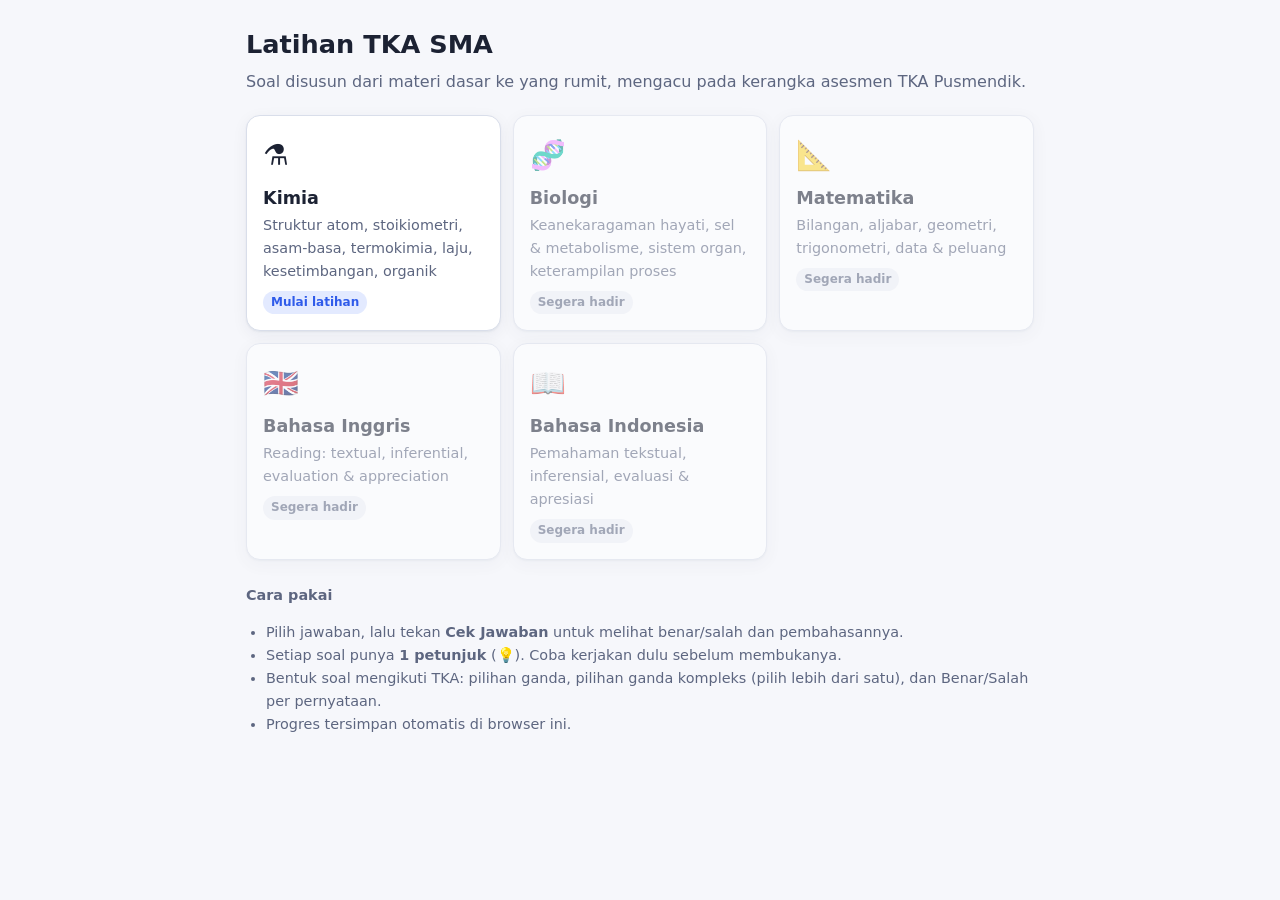
==== index.html @ ad8ec2a3 "Tambah web latihan TKA SMA + bank soal Kimia (34 soal)" ====
<!doctype html>
<html lang="id">
<head>
  <meta charset="utf-8">
  <meta name="viewport" content="width=device-width, initial-scale=1">
  <title>Latihan TKA SMA</title>
  <meta name="description" content="Latihan soal TKA SMA dengan petunjuk dan pembahasan.">
  <link rel="stylesheet" href="css/style.css">
</head>
<body>
  <main class="wrap">
    <section class="hero">
      <h1>Latihan TKA SMA</h1>
      <p>Soal disusun dari materi dasar ke yang rumit, mengacu pada kerangka asesmen TKA Pusmendik.</p>
    </section>

    <div class="grid-mapel" id="grid"></div>

    <section class="info">
      <strong>Cara pakai</strong>
      <ul>
        <li>Pilih jawaban, lalu tekan <b>Cek Jawaban</b> untuk melihat benar/salah dan pembahasannya.</li>
        <li>Setiap soal punya <b>1 petunjuk</b> (💡). Coba kerjakan dulu sebelum membukanya.</li>
        <li>Bentuk soal mengikuti TKA: pilihan ganda, pilihan ganda kompleks (pilih lebih dari satu), dan Benar/Salah per pernyataan.</li>
        <li>Progres tersimpan otomatis di browser ini.</li>
      </ul>
    </section>
  </main>

  <script src="js/mapel.js"></script>
  <script>
    (function () {
      var grid = document.getElementById("grid");
      window.DAFTAR_MAPEL.forEach(function (m) {
        var prog = "";
        try {
          var s = JSON.parse(localStorage.getItem("tka-" + m.id) || "null");
          if (s && s.jawab) {
            var n = 0, b = 0;
            Object.keys(s.jawab).forEach(function (k) {
              if (s.jawab[k].cek) { n++; if (s.jawab[k].benar) b++; }
            });
            if (n) prog = " · " + b + "/" + n + " benar";
          }
        } catch (e) {}
        var a = document.createElement("a");
        a.className = "mapel-card" + (m.siap ? "" : " off");
        a.href = m.siap ? "quiz.html?mapel=" + m.id : "#";
        a.innerHTML =
          '<div class="ico">' + m.ico + '</div>' +
          '<h2>' + m.nama + '</h2>' +
          '<p>' + m.ket + '</p>' +
          '<span class="tag' + (m.siap ? ' on' : '') + '">' + (m.siap ? "Mulai latihan" + prog : "Segera hadir") + '</span>';
        grid.appendChild(a);
      });
    })();
  </script>
</body>
</html>
---- css/style.css ----
:root {
  --bg: #f6f7fb;
  --surface: #ffffff;
  --surface-2: #eef1f7;
  --text: #1c2233;
  --muted: #5d6680;
  --border: #d9deea;
  --primary: #2f5bea;
  --primary-soft: #e3eaff;
  --ok: #138a4b;
  --ok-soft: #e1f5ea;
  --bad: #c62f3a;
  --bad-soft: #fde7e9;
  --hint: #9a6400;
  --hint-soft: #fff4dc;
  --radius: 14px;
  --shadow: 0 1px 2px rgba(20, 30, 60, .06), 0 4px 16px rgba(20, 30, 60, .06);
}
@media (prefers-color-scheme: dark) {
  :root:not([data-theme="light"]) {
    --bg: #11141c;
    --surface: #1a1f2b;
    --surface-2: #232a39;
    --text: #e8ebf3;
    --muted: #9aa3ba;
    --border: #2f3748;
    --primary: #7c9cff;
    --primary-soft: #26305a;
    --ok: #4cd18a;
    --ok-soft: #173a29;
    --bad: #ff7b84;
    --bad-soft: #43202a;
    --hint: #ffc35c;
    --hint-soft: #3d311a;
    --shadow: none;
  }
}

* { box-sizing: border-box; }
html { -webkit-text-size-adjust: 100%; }
body {
  margin: 0;
  background: var(--bg);
  color: var(--text);
  font-family: system-ui, -apple-system, "Segoe UI", Roboto, "Helvetica Neue", Arial, sans-serif;
  font-size: 16px;
  line-height: 1.6;
}
a { color: var(--primary); }
.wrap { max-width: 820px; margin: 0 auto; padding: 16px; }
button { font: inherit; color: inherit; cursor: pointer; }

/* Header */
.top {
  display: flex; align-items: center; justify-content: space-between; gap: 12px;
  margin-bottom: 12px; flex-wrap: wrap;
}
.top h1 { font-size: 1.25rem; margin: 0; }
.back { text-decoration: none; font-weight: 600; }
.stat { color: var(--muted); font-size: .9rem; }

/* Beranda */
.hero { margin: 8px 0 20px; }
.hero h1 { font-size: 1.6rem; margin: 0 0 4px; }
.hero p { margin: 0; color: var(--muted); }
.grid-mapel { display: grid; grid-template-columns: repeat(auto-fill, minmax(220px, 1fr)); gap: 12px; }
.mapel-card {
  display: block; text-decoration: none; color: inherit;
  background: var(--surface); border: 1px solid var(--border); border-radius: var(--radius);
  padding: 16px; box-shadow: var(--shadow);
}
.mapel-card:hover { border-color: var(--primary); }
.mapel-card .ico { font-size: 1.8rem; }
.mapel-card h2 { font-size: 1.1rem; margin: 6px 0 2px; }
.mapel-card p { margin: 0; color: var(--muted); font-size: .9rem; }
.mapel-card.off { opacity: .55; pointer-events: none; }
.tag {
  display: inline-block; font-size: .75rem; font-weight: 600; padding: 2px 8px; border-radius: 99px;
  background: var(--surface-2); color: var(--muted); margin-top: 8px;
}
.tag.on { background: var(--primary-soft); color: var(--primary); }
.info { margin-top: 24px; color: var(--muted); font-size: .9rem; }
.info ul { padding-left: 20px; }

/* Navigasi nomor */
.nav-nomor { display: flex; flex-wrap: wrap; gap: 6px; margin-bottom: 14px; }
.nav-nomor button {
  width: 38px; height: 38px; border-radius: 10px; border: 1px solid var(--border);
  background: var(--surface); font-size: .85rem; font-weight: 600;
}
.nav-nomor button.cur { outline: 2px solid var(--primary); outline-offset: 1px; }
.nav-nomor button.ok { background: var(--ok-soft); border-color: var(--ok); color: var(--ok); }
.nav-nomor button.bad { background: var(--bad-soft); border-color: var(--bad); color: var(--bad); }

/* Kartu soal */
.card {
  background: var(--surface); border: 1px solid var(--border); border-radius: var(--radius);
  padding: 18px; box-shadow: var(--shadow);
}
.meta { display: flex; flex-wrap: wrap; gap: 6px; margin-bottom: 10px; }
.chip { font-size: .75rem; font-weight: 600; padding: 3px 10px; border-radius: 99px; background: var(--surface-2); color: var(--muted); }
.chip.lv1 { background: var(--ok-soft); color: var(--ok); }
.chip.lv2 { background: var(--primary-soft); color: var(--primary); }
.chip.lv3 { background: var(--bad-soft); color: var(--bad); }
.tipe { font-size: .85rem; color: var(--muted); font-style: italic; margin-bottom: 8px; }
.stimulus {
  background: var(--surface-2); border-radius: 10px; padding: 12px 14px; margin-bottom: 12px;
  font-size: .95rem; overflow-x: auto;
}
.stimulus p:first-child { margin-top: 0; }
.stimulus p:last-child { margin-bottom: 0; }
.soal { margin-bottom: 14px; }
table { border-collapse: collapse; margin: 8px 0; font-size: .92rem; }
th, td { border: 1px solid var(--border); padding: 6px 10px; text-align: center; }
th { background: var(--surface-2); }

/* Opsi */
.opsi { display: flex; flex-direction: column; gap: 8px; }
.opsi button {
  display: flex; gap: 10px; align-items: flex-start; text-align: left; width: 100%;
  border: 1.5px solid var(--border); background: var(--surface); border-radius: 12px; padding: 10px 12px;
}
.opsi button .h {
  flex: 0 0 28px; height: 28px; border-radius: 8px; display: grid; place-items: center;
  background: var(--surface-2); font-weight: 700; font-size: .85rem;
}
.opsi.multi button .h { border-radius: 6px; }
.opsi button.sel { border-color: var(--primary); background: var(--primary-soft); }
.opsi button.sel .h { background: var(--primary); color: #fff; }
.opsi button.ok { border-color: var(--ok); background: var(--ok-soft); }
.opsi button.ok .h { background: var(--ok); color: #fff; }
.opsi button.bad { border-color: var(--bad); background: var(--bad-soft); }
.opsi button.bad .h { background: var(--bad); color: #fff; }
.opsi button:disabled { cursor: default; color: inherit; }
.opsi .note { margin-left: auto; font-size: .75rem; font-weight: 700; white-space: nowrap; }

/* Kategori */
.kat { width: 100%; }
.kat td:first-child { text-align: left; }
.kat td.pilih { white-space: nowrap; width: 1%; }
.kat button {
  border: 1.5px solid var(--border); background: var(--surface); border-radius: 8px;
  padding: 4px 10px; margin: 2px; font-size: .85rem; font-weight: 600;
}
.kat button.sel { border-color: var(--primary); background: var(--primary); color: #fff; }
.kat tr.ok td { background: var(--ok-soft); }
.kat tr.bad td { background: var(--bad-soft); }
.kat button:disabled { cursor: default; }
.kat .kunci { display: block; font-size: .75rem; font-weight: 700; }

/* Aksi */
.aksi { display: flex; flex-wrap: wrap; gap: 8px; margin-top: 16px; }
.btn {
  border: 1.5px solid var(--border); background: var(--surface); border-radius: 10px;
  padding: 9px 16px; font-weight: 600;
}
.btn.primary { background: var(--primary); border-color: var(--primary); color: #fff; }
.btn.hint { border-color: var(--hint); color: var(--hint); }
.btn:disabled { opacity: .45; cursor: not-allowed; }
.spacer { flex: 1; }

.hint-box {
  margin-top: 12px; padding: 10px 14px; border-radius: 10px;
  background: var(--hint-soft); color: var(--text); border-left: 4px solid var(--hint);
}
.feedback { margin-top: 14px; padding: 12px 14px; border-radius: 10px; }
.feedback.ok { background: var(--ok-soft); border-left: 4px solid var(--ok); }
.feedback.bad { background: var(--bad-soft); border-left: 4px solid var(--bad); }
.feedback .judul { font-weight: 800; font-size: 1.05rem; }
.pembahasan { margin-top: 10px; padding-top: 10px; border-top: 1px dashed var(--border); }
.pembahasan p { margin: 6px 0; }

/* Ringkasan */
.bar { height: 10px; background: var(--surface-2); border-radius: 99px; overflow: hidden; min-width: 80px; }
.bar span { display: block; height: 100%; background: var(--primary); }
.ring-table { width: 100%; }
.ring-table td:first-child { text-align: left; }
.skor-besar { font-size: 2.4rem; font-weight: 800; margin: 0; }
.daftar-salah { display: flex; flex-wrap: wrap; gap: 6px; }

@media (max-width: 520px) {
  .wrap { padding: 12px 16px; }
  .card { padding: 14px; }
  .nav-nomor button { width: 34px; height: 34px; }
  .kat td { padding: 6px; }
}
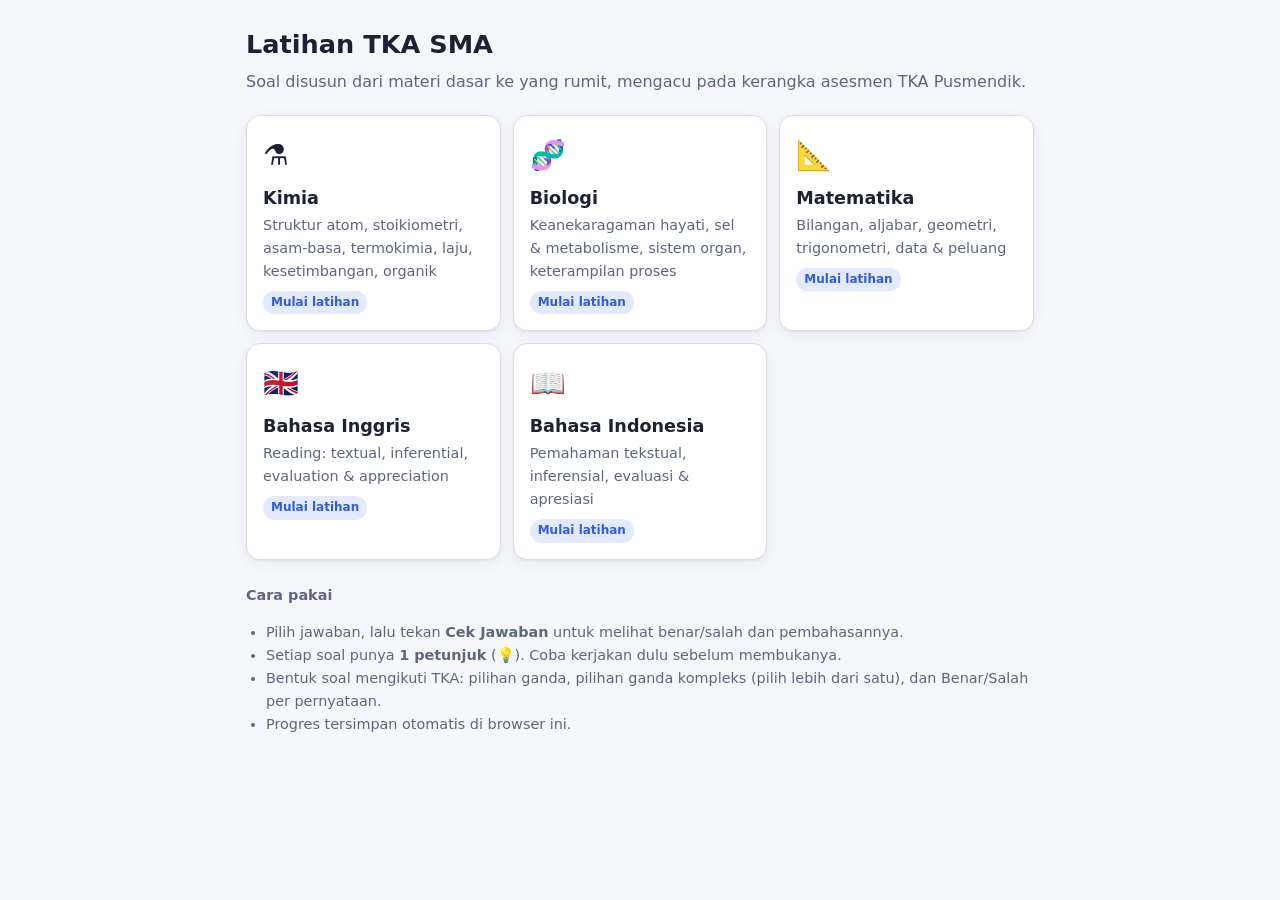
==== commit 56c5514d: "Fix cache HP (auto ambil versi terbaru) + rapikan pembahasan Biologi 17" ====
--- a/index.html
+++ b/index.html
@@ -5,7 +5,8 @@
   <meta name="viewport" content="width=device-width, initial-scale=1">
   <title>Latihan TKA SMA</title>
   <meta name="description" content="Latihan soal TKA SMA dengan petunjuk dan pembahasan.">
-  <link rel="stylesheet" href="css/style.css">
+  <!-- Tambah penanda waktu agar HP selalu memuat versi terbaru (tanpa hard refresh) -->
+  <script>document.write('<link rel="stylesheet" href="css/style.css?v=' + Date.now() + '">');</script>
 </head>
 <body>
   <main class="wrap">
@@ -27,9 +28,16 @@
     </section>
   </main>
 
-  <script src="js/mapel.js"></script>
   <script>
+    // Muat daftar mapel dengan penanda waktu agar mapel baru langsung muncul tanpa hard refresh.
     (function () {
+      var s = document.createElement("script");
+      s.src = "js/mapel.js?v=" + Date.now();
+      s.onload = tampilkan;
+      document.body.appendChild(s);
+    })();
+
+    function tampilkan() {
       var grid = document.getElementById("grid");
       window.DAFTAR_MAPEL.forEach(function (m) {
         var prog = "";
@@ -53,7 +61,7 @@
           '<span class="tag' + (m.siap ? ' on' : '') + '">' + (m.siap ? "Mulai latihan" + prog : "Segera hadir") + '</span>';
         grid.appendChild(a);
       });
-    })();
+    }
   </script>
 </body>
 </html>
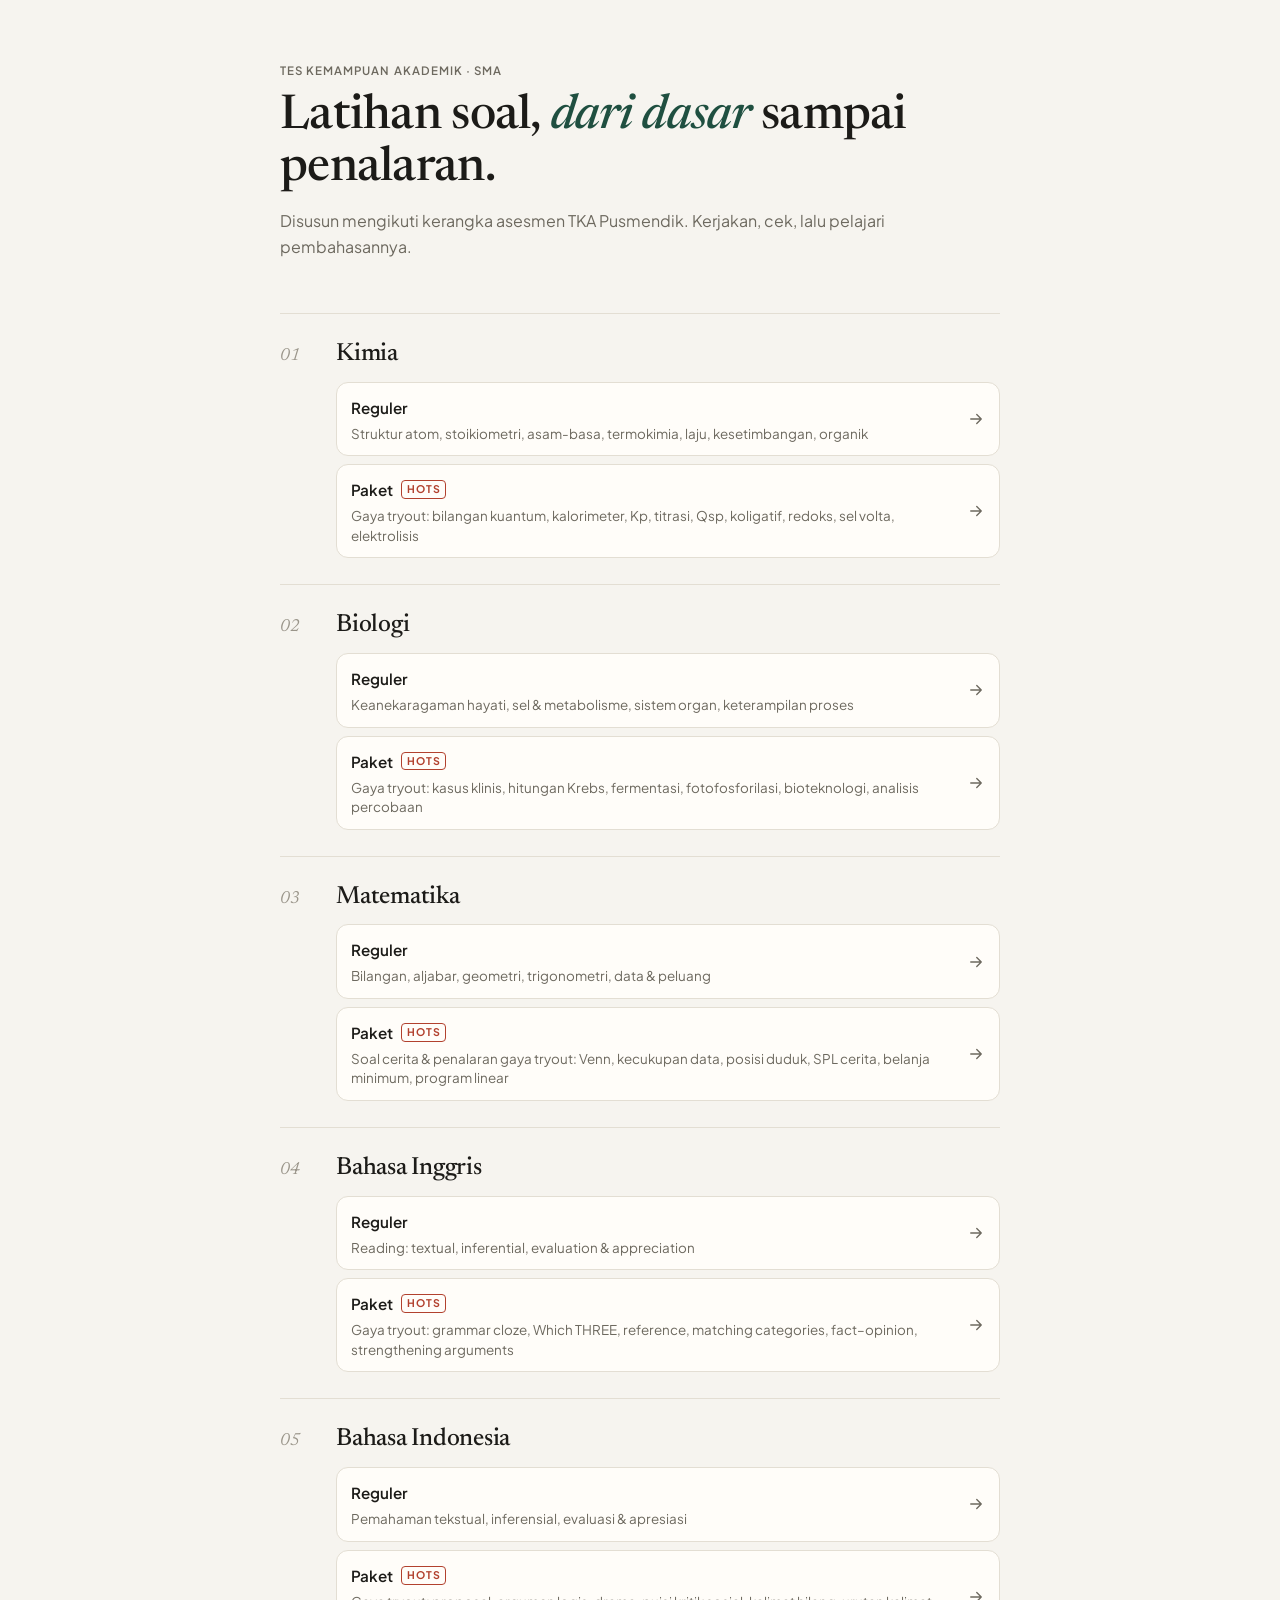
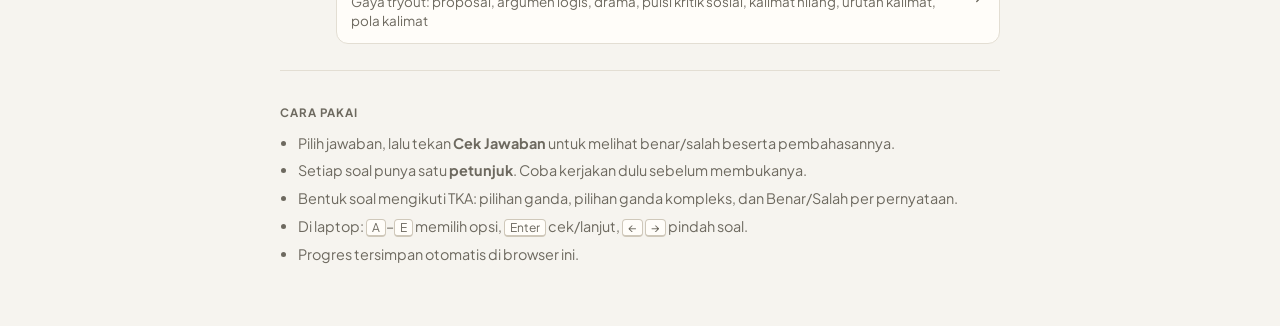
==== commit f3875a80: "Desain ulang tampilan" ====
--- a/index.html
+++ b/index.html
@@ -2,27 +2,34 @@
 <html lang="id">
 <head>
   <meta charset="utf-8">
-  <meta name="viewport" content="width=device-width, initial-scale=1">
+  <meta name="viewport" content="width=device-width, initial-scale=1, viewport-fit=cover">
   <title>Latihan TKA SMA</title>
   <meta name="description" content="Latihan soal TKA SMA dengan petunjuk dan pembahasan.">
+  <link rel="preconnect" href="https://fonts.googleapis.com">
+  <link rel="preconnect" href="https://fonts.gstatic.com" crossorigin>
+  <link rel="stylesheet" href="https://fonts.googleapis.com/css2?family=Newsreader:ital,opsz,wght@0,6..72,400..600;1,6..72,400..600&family=Plus+Jakarta+Sans:wght@400;500;600;700&display=swap">
   <!-- Tambah penanda waktu agar HP selalu memuat versi terbaru (tanpa hard refresh) -->
   <script>document.write('<link rel="stylesheet" href="css/style.css?v=' + Date.now() + '">');</script>
 </head>
 <body>
   <main class="wrap">
     <section class="hero">
-      <h1>Latihan TKA SMA</h1>
-      <p>Soal disusun dari materi dasar ke yang rumit, mengacu pada kerangka asesmen TKA Pusmendik.</p>
+      <span class="eyebrow">Tes Kemampuan Akademik · SMA</span>
+      <h1>Latihan soal, <em>dari dasar</em> sampai penalaran.</h1>
+      <p>Disusun mengikuti kerangka asesmen TKA Pusmendik. Kerjakan, cek, lalu pelajari pembahasannya.</p>
+      <div class="ringkas-total" id="total"></div>
+      <div id="lanjut"></div>
     </section>
 
-    <div class="grid-mapel" id="grid"></div>
+    <ol class="daftar-mapel" id="grid"></ol>
 
     <section class="info">
-      <strong>Cara pakai</strong>
+      <h3>Cara pakai</h3>
       <ul>
-        <li>Pilih jawaban, lalu tekan <b>Cek Jawaban</b> untuk melihat benar/salah dan pembahasannya.</li>
-        <li>Setiap soal punya <b>1 petunjuk</b> (💡). Coba kerjakan dulu sebelum membukanya.</li>
-        <li>Bentuk soal mengikuti TKA: pilihan ganda, pilihan ganda kompleks (pilih lebih dari satu), dan Benar/Salah per pernyataan.</li>
+        <li>Pilih jawaban, lalu tekan <b>Cek Jawaban</b> untuk melihat benar/salah beserta pembahasannya.</li>
+        <li>Setiap soal punya satu <b>petunjuk</b>. Coba kerjakan dulu sebelum membukanya.</li>
+        <li>Bentuk soal mengikuti TKA: pilihan ganda, pilihan ganda kompleks, dan Benar/Salah per pernyataan.</li>
+        <li>Di laptop: <kbd>A</kbd>–<kbd>E</kbd> memilih opsi, <kbd>Enter</kbd> cek/lanjut, <kbd>←</kbd> <kbd>→</kbd> pindah soal.</li>
         <li>Progres tersimpan otomatis di browser ini.</li>
       </ul>
     </section>
@@ -37,30 +44,73 @@
       document.body.appendChild(s);
     })();
 
+    var PANAH = '<svg class="ic" viewBox="0 0 24 24" fill="none" stroke="currentColor" stroke-width="1.8" stroke-linecap="round" stroke-linejoin="round"><path d="M5 12h14M13 6l6 6-6 6"/></svg>';
+
+    function bacaProgres(id) {
+      var r = { n: 0, b: 0, total: 0, idx: null };
+      try {
+        var s = JSON.parse(localStorage.getItem("tka-" + id) || "null");
+        if (s && s.jawab) {
+          Object.keys(s.jawab).forEach(function (k) {
+            if (s.jawab[k].cek) { r.n++; if (s.jawab[k].benar) r.b++; }
+          });
+          r.total = s.total || 0;
+          r.idx = s.idx;
+        }
+      } catch (e) {}
+      return r;
+    }
+
     function tampilkan() {
+      // Kelompokkan paket reguler & HOTS di bawah satu mapel.
+      var grup = {}, urut = [], semuaN = 0, semuaB = 0;
+      window.DAFTAR_MAPEL.forEach(function (m) {
+        var dasar = m.id.replace(/-hots$/, "");
+        if (!grup[dasar]) { grup[dasar] = { nama: m.nama.split(" · ")[0], set: [] }; urut.push(dasar); }
+        grup[dasar].set.push(m);
+      });
+
       var grid = document.getElementById("grid");
-      window.DAFTAR_MAPEL.forEach(function (m) {
-        var prog = "";
-        try {
-          var s = JSON.parse(localStorage.getItem("tka-" + m.id) || "null");
-          if (s && s.jawab) {
-            var n = 0, b = 0;
-            Object.keys(s.jawab).forEach(function (k) {
-              if (s.jawab[k].cek) { n++; if (s.jawab[k].benar) b++; }
-            });
-            if (n) prog = " · " + b + "/" + n + " benar";
+      urut.forEach(function (k, i) {
+        var g = grup[k], h = "";
+        g.set.forEach(function (m) {
+          var p = bacaProgres(m.id), hots = /-hots$/.test(m.id);
+          semuaN += p.n; semuaB += p.b;
+          var kanan = "";
+          if (p.n) {
+            kanan = '<div class="prog-mini"><span class="stat">' + p.b + ' benar · ' + p.n + (p.total ? '/' + p.total : '') + '</span>' +
+              (p.total ? '<div class="garis"><span style="width:' + Math.round(p.n / p.total * 100) + '%"></span></div>' : '') + '</div>';
           }
-        } catch (e) {}
-        var a = document.createElement("a");
-        a.className = "mapel-card" + (m.siap ? "" : " off");
-        a.href = m.siap ? "quiz.html?mapel=" + m.id : "#";
-        a.innerHTML =
-          '<div class="ico">' + m.ico + '</div>' +
-          '<h2>' + m.nama + '</h2>' +
-          '<p>' + m.ket + '</p>' +
-          '<span class="tag' + (m.siap ? ' on' : '') + '">' + (m.siap ? "Mulai latihan" + prog : "Segera hadir") + '</span>';
-        grid.appendChild(a);
+          h += '<a class="set" href="' + (m.siap ? "quiz.html?mapel=" + m.id : "#") + '"' + (m.siap ? "" : ' aria-disabled="true" style="opacity:.5;pointer-events:none"') + '>' +
+            '<span class="nama">' + (hots ? 'Paket <span class="label-hots">HOTS</span>' : 'Reguler') + '</span>' +
+            '<span class="ket">' + (m.siap ? m.ket : "Segera hadir") + '</span>' +
+            '<span class="kanan">' + kanan + PANAH + '</span></a>';
+        });
+        var li = document.createElement("li");
+        li.className = "mapel";
+        li.innerHTML = '<span class="no">' + String(i + 1).padStart(2, "0") + '</span><div><h2>' + g.nama + '</h2><div class="paket">' + h + '</div></div>';
+        grid.appendChild(li);
       });
+
+      if (semuaN) {
+        document.getElementById("total").innerHTML =
+          '<div><b>' + semuaN + '</b><span>soal dikerjakan</span></div>' +
+          '<div><b>' + semuaB + '</b><span>dijawab benar</span></div>' +
+          '<div><b>' + Math.round(semuaB / semuaN * 100) + '%</b><span>ketepatan</span></div>';
+      }
+
+      // Tombol lanjutkan ke paket yang terakhir dibuka.
+      try {
+        var akhir = localStorage.getItem("tka-terakhir");
+        var m = window.DAFTAR_MAPEL.filter(function (x) { return x.id === akhir && x.siap; })[0];
+        if (m) {
+          var p = bacaProgres(m.id);
+          var posisi = p.idx === "ringkasan" ? "Ringkasan" : "Soal " + ((p.idx || 0) + 1);
+          document.getElementById("lanjut").innerHTML =
+            '<a class="lanjut" href="quiz.html?mapel=' + m.id + '"><div><span class="eyebrow">Lanjutkan</span>' +
+            '<strong>' + m.nama + ' — ' + posisi + '</strong></div>' + PANAH + '</a>';
+        }
+      } catch (e) {}
     }
   </script>
 </body>
--- a/css/style.css
+++ b/css/style.css
@@ -1,38 +1,44 @@
 :root {
-  --bg: #f6f7fb;
-  --surface: #ffffff;
-  --surface-2: #eef1f7;
-  --text: #1c2233;
-  --muted: #5d6680;
-  --border: #d9deea;
-  --primary: #2f5bea;
-  --primary-soft: #e3eaff;
-  --ok: #138a4b;
-  --ok-soft: #e1f5ea;
-  --bad: #c62f3a;
-  --bad-soft: #fde7e9;
-  --hint: #9a6400;
-  --hint-soft: #fff4dc;
-  --radius: 14px;
-  --shadow: 0 1px 2px rgba(20, 30, 60, .06), 0 4px 16px rgba(20, 30, 60, .06);
+  --bg: #f6f4ef;
+  --surface: #fffdf9;
+  --surface-2: #eeeae2;
+  --text: #1c1b18;
+  --muted: #6d695f;
+  --faint: #9a958a;
+  --border: #e3ded3;
+  --border-strong: #cfc8ba;
+  --accent: #1f4f40;
+  --accent-ink: #ffffff;
+  --accent-soft: #e2ebe6;
+  --ok: #2e7650;
+  --ok-soft: #e4f0e8;
+  --bad: #b2412e;
+  --bad-soft: #f8e6e1;
+  --hint: #8f6410;
+  --hint-soft: #f6eedb;
+  --radius: 12px;
+  --serif: "Newsreader", "Iowan Old Style", Georgia, serif;
+  --sans: "Plus Jakarta Sans", system-ui, -apple-system, "Segoe UI", Roboto, sans-serif;
 }
 @media (prefers-color-scheme: dark) {
   :root:not([data-theme="light"]) {
-    --bg: #11141c;
-    --surface: #1a1f2b;
-    --surface-2: #232a39;
-    --text: #e8ebf3;
-    --muted: #9aa3ba;
-    --border: #2f3748;
-    --primary: #7c9cff;
-    --primary-soft: #26305a;
-    --ok: #4cd18a;
-    --ok-soft: #173a29;
-    --bad: #ff7b84;
-    --bad-soft: #43202a;
-    --hint: #ffc35c;
-    --hint-soft: #3d311a;
-    --shadow: none;
+    --bg: #131311;
+    --surface: #1b1a17;
+    --surface-2: #25231f;
+    --text: #ece8df;
+    --muted: #a39e92;
+    --faint: #77736a;
+    --border: #2f2d28;
+    --border-strong: #45423b;
+    --accent: #8fc7ab;
+    --accent-ink: #10201a;
+    --accent-soft: #1d2f27;
+    --ok: #7fc99c;
+    --ok-soft: #1a2c21;
+    --bad: #e88b77;
+    --bad-soft: #36201b;
+    --hint: #e2b75f;
+    --hint-soft: #302712;
   }
 }
 
@@ -42,145 +48,239 @@
   margin: 0;
   background: var(--bg);
   color: var(--text);
-  font-family: system-ui, -apple-system, "Segoe UI", Roboto, "Helvetica Neue", Arial, sans-serif;
+  font-family: var(--sans);
   font-size: 16px;
-  line-height: 1.6;
-}
-a { color: var(--primary); }
-.wrap { max-width: 820px; margin: 0 auto; padding: 16px; }
+  line-height: 1.65;
+  -webkit-font-smoothing: antialiased;
+}
+a { color: var(--accent); }
 button { font: inherit; color: inherit; cursor: pointer; }
-
-/* Header */
-.top {
-  display: flex; align-items: center; justify-content: space-between; gap: 12px;
-  margin-bottom: 12px; flex-wrap: wrap;
-}
-.top h1 { font-size: 1.25rem; margin: 0; }
-.back { text-decoration: none; font-weight: 600; }
-.stat { color: var(--muted); font-size: .9rem; }
-
-/* Beranda */
-.hero { margin: 8px 0 20px; }
-.hero h1 { font-size: 1.6rem; margin: 0 0 4px; }
-.hero p { margin: 0; color: var(--muted); }
-.grid-mapel { display: grid; grid-template-columns: repeat(auto-fill, minmax(220px, 1fr)); gap: 12px; }
-.mapel-card {
-  display: block; text-decoration: none; color: inherit;
-  background: var(--surface); border: 1px solid var(--border); border-radius: var(--radius);
-  padding: 16px; box-shadow: var(--shadow);
-}
-.mapel-card:hover { border-color: var(--primary); }
-.mapel-card .ico { font-size: 1.8rem; }
-.mapel-card h2 { font-size: 1.1rem; margin: 6px 0 2px; }
-.mapel-card p { margin: 0; color: var(--muted); font-size: .9rem; }
-.mapel-card.off { opacity: .55; pointer-events: none; }
-.tag {
-  display: inline-block; font-size: .75rem; font-weight: 600; padding: 2px 8px; border-radius: 99px;
-  background: var(--surface-2); color: var(--muted); margin-top: 8px;
-}
-.tag.on { background: var(--primary-soft); color: var(--primary); }
-.info { margin-top: 24px; color: var(--muted); font-size: .9rem; }
-.info ul { padding-left: 20px; }
+button:focus-visible, a:focus-visible { outline: 2px solid var(--accent); outline-offset: 2px; }
+.wrap { max-width: 760px; margin: 0 auto; padding: 0 20px; }
+.ic { width: 18px; height: 18px; flex: none; vertical-align: -3px; }
+.eyebrow {
+  font-size: .72rem; font-weight: 600; letter-spacing: .09em; text-transform: uppercase; color: var(--muted);
+}
+.stat { color: var(--muted); font-size: .88rem; font-variant-numeric: tabular-nums; }
+
+/* ================= Beranda ================= */
+.hero { padding: 56px 0 28px; border-bottom: 1px solid var(--border); }
+.hero h1 {
+  font-family: var(--serif); font-weight: 500; font-size: clamp(2.1rem, 6vw, 3rem);
+  line-height: 1.08; letter-spacing: -.015em; margin: 10px 0 12px;
+}
+.hero h1 em { font-style: italic; color: var(--accent); }
+.hero p { margin: 0; color: var(--muted); max-width: 52ch; }
+.ringkas-total { display: flex; gap: 28px; margin-top: 24px; flex-wrap: wrap; }
+.ringkas-total div { display: flex; flex-direction: column; }
+.ringkas-total b { font-family: var(--serif); font-size: 1.7rem; font-weight: 500; line-height: 1.1; font-variant-numeric: tabular-nums; }
+.ringkas-total span { font-size: .8rem; color: var(--muted); }
+
+.lanjut {
+  display: flex; align-items: center; gap: 14px; margin-top: 24px; padding: 14px 16px;
+  background: var(--accent); color: var(--accent-ink); border-radius: var(--radius); text-decoration: none;
+}
+.lanjut .eyebrow { color: inherit; opacity: .75; }
+.lanjut strong { display: block; font-weight: 600; }
+.lanjut .ic { margin-left: auto; }
+
+.daftar-mapel { list-style: none; margin: 0; padding: 0; }
+.mapel { display: grid; grid-template-columns: 44px 1fr; gap: 0 12px; padding: 26px 0; border-bottom: 1px solid var(--border); }
+.mapel .no { font-family: var(--serif); font-style: italic; color: var(--faint); font-size: 1.1rem; padding-top: 2px; }
+.mapel h2 { font-family: var(--serif); font-weight: 500; font-size: 1.55rem; line-height: 1.2; margin: 0 0 12px; letter-spacing: -.01em; }
+.paket { display: flex; flex-direction: column; gap: 8px; }
+.set {
+  display: grid; grid-template-columns: 1fr auto; align-items: center; gap: 4px 16px;
+  padding: 12px 14px; border: 1px solid var(--border); border-radius: var(--radius);
+  background: var(--surface); color: inherit; text-decoration: none;
+  transition: border-color .15s, transform .15s;
+}
+.set:hover { border-color: var(--border-strong); }
+.set:active { transform: scale(.995); }
+.set .nama { font-weight: 600; font-size: .95rem; display: flex; align-items: center; gap: 8px; }
+.set .label-hots {
+  font-size: .66rem; font-weight: 700; letter-spacing: .08em; text-transform: uppercase;
+  color: var(--bad); border: 1px solid currentColor; border-radius: 4px; padding: 0 5px; line-height: 1.6;
+}
+.set .ket {
+  grid-column: 1; font-size: .84rem; color: var(--muted); line-height: 1.45;
+  display: -webkit-box; -webkit-line-clamp: 2; -webkit-box-orient: vertical; overflow: hidden;
+}
+.set .kanan { grid-column: 2; grid-row: 1 / span 2; display: flex; align-items: center; gap: 10px; color: var(--muted); }
+.set .prog-mini { display: flex; flex-direction: column; align-items: flex-end; gap: 4px; min-width: 64px; }
+.set .prog-mini .stat { font-size: .78rem; white-space: nowrap; }
+.garis { width: 64px; height: 3px; background: var(--surface-2); border-radius: 3px; overflow: hidden; }
+.garis span { display: block; height: 100%; background: var(--accent); }
+
+.info { padding: 32px 0 56px; color: var(--muted); font-size: .9rem; }
+.info h3 { font-size: .72rem; letter-spacing: .09em; text-transform: uppercase; margin: 0 0 10px; color: var(--muted); }
+.info ul { padding-left: 18px; margin: 0; }
+.info li { margin-bottom: 4px; }
+.info kbd, .kbd {
+  font-family: var(--sans); font-size: .75rem; border: 1px solid var(--border-strong); border-bottom-width: 2px;
+  border-radius: 4px; padding: 0 5px; background: var(--surface);
+}
+
+/* ================= Halaman soal ================= */
+.bar-atas {
+  position: sticky; top: 0; z-index: 10;
+  background: color-mix(in srgb, var(--bg) 88%, transparent);
+  -webkit-backdrop-filter: blur(10px); backdrop-filter: blur(10px);
+  border-bottom: 1px solid var(--border);
+}
+.bar-isi { display: flex; align-items: center; gap: 14px; height: 60px; }
+.back {
+  display: inline-grid; place-items: center; width: 36px; height: 36px; border-radius: 10px;
+  color: var(--text); border: 1px solid var(--border); background: var(--surface);
+}
+.judul-wrap { min-width: 0; flex: 1; line-height: 1.2; }
+.judul-wrap .eyebrow { display: block; font-size: .66rem; }
+.judul-wrap h1 { font-family: var(--serif); font-weight: 500; font-size: 1.2rem; margin: 0; white-space: nowrap; overflow: hidden; text-overflow: ellipsis; }
+.progress { height: 2px; background: transparent; }
+.progress span { display: block; height: 100%; background: var(--accent); transition: width .3s; }
 
 /* Navigasi nomor */
-.nav-nomor { display: flex; flex-wrap: wrap; gap: 6px; margin-bottom: 14px; }
+.nav-nomor { position: relative; display: flex; flex-wrap: wrap; gap: 6px; padding: 18px 0 6px; }
 .nav-nomor button {
-  width: 38px; height: 38px; border-radius: 10px; border: 1px solid var(--border);
-  background: var(--surface); font-size: .85rem; font-weight: 600;
-}
-.nav-nomor button.cur { outline: 2px solid var(--primary); outline-offset: 1px; }
-.nav-nomor button.ok { background: var(--ok-soft); border-color: var(--ok); color: var(--ok); }
-.nav-nomor button.bad { background: var(--bad-soft); border-color: var(--bad); color: var(--bad); }
-
-/* Kartu soal */
-.card {
-  background: var(--surface); border: 1px solid var(--border); border-radius: var(--radius);
-  padding: 18px; box-shadow: var(--shadow);
-}
-.meta { display: flex; flex-wrap: wrap; gap: 6px; margin-bottom: 10px; }
-.chip { font-size: .75rem; font-weight: 600; padding: 3px 10px; border-radius: 99px; background: var(--surface-2); color: var(--muted); }
-.chip.lv1 { background: var(--ok-soft); color: var(--ok); }
-.chip.lv2 { background: var(--primary-soft); color: var(--primary); }
-.chip.lv3 { background: var(--bad-soft); color: var(--bad); }
-.tipe { font-size: .85rem; color: var(--muted); font-style: italic; margin-bottom: 8px; }
+  min-width: 34px; height: 34px; padding: 0 8px; border-radius: 9px; border: 1px solid var(--border);
+  background: transparent; font-size: .8rem; font-weight: 600; color: var(--muted); font-variant-numeric: tabular-nums;
+}
+.nav-nomor button:hover { border-color: var(--border-strong); color: var(--text); }
+.nav-nomor button.ok { background: var(--ok-soft); border-color: transparent; color: var(--ok); }
+.nav-nomor button.bad { background: var(--bad-soft); border-color: transparent; color: var(--bad); }
+.nav-nomor button.cur { border-color: var(--text); color: var(--text); box-shadow: inset 0 0 0 1px var(--text); }
+.nav-nomor .ke-ring { display: inline-flex; align-items: center; gap: 6px; padding: 0 12px; }
+
+/* Soal */
+.soal-wrap { padding: 22px 0 8px; }
+.meta { display: flex; flex-wrap: wrap; align-items: center; gap: 4px 14px; margin-bottom: 18px; font-size: .82rem; color: var(--muted); }
+.meta .nomor { font-family: var(--serif); font-size: 1.05rem; color: var(--text); }
+.meta .nomor i { color: var(--faint); }
+.meta .sep { width: 3px; height: 3px; border-radius: 50%; background: var(--faint); }
+.lv { display: inline-flex; align-items: center; gap: 6px; }
+.lv .pips { display: inline-flex; gap: 2px; }
+.lv .pips i { width: 4px; height: 11px; border-radius: 1px; background: var(--border-strong); }
+.lv1 .pips i:nth-child(-n+1), .lv2 .pips i:nth-child(-n+2), .lv3 .pips i { background: var(--text); }
+
 .stimulus {
-  background: var(--surface-2); border-radius: 10px; padding: 12px 14px; margin-bottom: 12px;
-  font-size: .95rem; overflow-x: auto;
+  border-left: 2px solid var(--border-strong); padding: 2px 0 2px 16px; margin-bottom: 20px;
+  font-size: .95rem; color: var(--text); overflow-x: auto;
 }
 .stimulus p:first-child { margin-top: 0; }
 .stimulus p:last-child { margin-bottom: 0; }
-.soal { margin-bottom: 14px; }
-table { border-collapse: collapse; margin: 8px 0; font-size: .92rem; }
-th, td { border: 1px solid var(--border); padding: 6px 10px; text-align: center; }
-th { background: var(--surface-2); }
+.soal { font-size: 1.06rem; margin-bottom: 8px; }
+.soal p:first-child { margin-top: 0; }
+.tipe { font-size: .8rem; color: var(--muted); margin-bottom: 14px; }
+table { border-collapse: collapse; margin: 10px 0; font-size: .9rem; }
+th, td { border-bottom: 1px solid var(--border); padding: 7px 12px; text-align: center; }
+th { font-size: .78rem; font-weight: 600; color: var(--muted); border-bottom-color: var(--border-strong); }
 
 /* Opsi */
 .opsi { display: flex; flex-direction: column; gap: 8px; }
 .opsi button {
-  display: flex; gap: 10px; align-items: flex-start; text-align: left; width: 100%;
-  border: 1.5px solid var(--border); background: var(--surface); border-radius: 12px; padding: 10px 12px;
-}
+  display: flex; gap: 12px; align-items: flex-start; text-align: left; width: 100%;
+  border: 1px solid var(--border); background: var(--surface); border-radius: var(--radius); padding: 12px 14px;
+  transition: border-color .12s, background .12s;
+}
+.opsi button:hover:not(:disabled) { border-color: var(--border-strong); }
 .opsi button .h {
-  flex: 0 0 28px; height: 28px; border-radius: 8px; display: grid; place-items: center;
-  background: var(--surface-2); font-weight: 700; font-size: .85rem;
+  flex: 0 0 26px; height: 26px; border-radius: 50%; display: grid; place-items: center;
+  border: 1px solid var(--border-strong); font-weight: 600; font-size: .78rem; color: var(--muted); margin-top: 1px;
 }
 .opsi.multi button .h { border-radius: 6px; }
-.opsi button.sel { border-color: var(--primary); background: var(--primary-soft); }
-.opsi button.sel .h { background: var(--primary); color: #fff; }
+.opsi button .t { flex: 1; }
+.opsi button.sel { border-color: var(--accent); box-shadow: inset 0 0 0 1px var(--accent); }
+.opsi button.sel .h { background: var(--accent); border-color: var(--accent); color: var(--accent-ink); }
 .opsi button.ok { border-color: var(--ok); background: var(--ok-soft); }
-.opsi button.ok .h { background: var(--ok); color: #fff; }
+.opsi button.ok .h { background: var(--ok); border-color: var(--ok); color: var(--surface); }
 .opsi button.bad { border-color: var(--bad); background: var(--bad-soft); }
-.opsi button.bad .h { background: var(--bad); color: #fff; }
-.opsi button:disabled { cursor: default; color: inherit; }
-.opsi .note { margin-left: auto; font-size: .75rem; font-weight: 700; white-space: nowrap; }
-
-/* Kategori */
-.kat { width: 100%; }
-.kat td:first-child { text-align: left; }
-.kat td.pilih { white-space: nowrap; width: 1%; }
-.kat button {
-  border: 1.5px solid var(--border); background: var(--surface); border-radius: 8px;
-  padding: 4px 10px; margin: 2px; font-size: .85rem; font-weight: 600;
-}
-.kat button.sel { border-color: var(--primary); background: var(--primary); color: #fff; }
+.opsi button.bad .h { background: var(--bad); border-color: var(--bad); color: var(--surface); }
+.opsi button:disabled { cursor: default; }
+.opsi button:disabled:not(.ok):not(.bad) { opacity: .6; }
+.opsi .note { font-size: .72rem; font-weight: 600; color: var(--ok); white-space: nowrap; align-self: center; }
+
+/* Benar/Salah per pernyataan */
+.kat { width: 100%; border-top: 1px solid var(--border-strong); margin: 0; }
+.kat td { text-align: left; vertical-align: top; padding: 12px 8px; }
+.kat td.no { width: 1%; color: var(--faint); font-family: var(--serif); font-style: italic; padding-right: 0; }
+.kat td.pilih { white-space: nowrap; width: 1%; text-align: right; }
+.seg { display: inline-flex; border: 1px solid var(--border-strong); border-radius: 9px; overflow: hidden; }
+.seg button { border: 0; background: var(--surface); padding: 5px 12px; font-size: .82rem; font-weight: 600; color: var(--muted); }
+.seg button + button { border-left: 1px solid var(--border-strong); }
+.seg button.sel { background: var(--accent); color: var(--accent-ink); }
+.seg button:disabled { cursor: default; }
 .kat tr.ok td { background: var(--ok-soft); }
 .kat tr.bad td { background: var(--bad-soft); }
-.kat button:disabled { cursor: default; }
-.kat .kunci { display: block; font-size: .75rem; font-weight: 700; }
-
-/* Aksi */
-.aksi { display: flex; flex-wrap: wrap; gap: 8px; margin-top: 16px; }
+.kat .kunci { display: block; font-size: .72rem; font-weight: 600; margin-top: 4px; }
+.kat tr.ok .kunci { color: var(--ok); }
+.kat tr.bad .kunci { color: var(--bad); }
+
+/* Petunjuk & umpan balik */
+.hint-box {
+  margin-top: 16px; padding: 12px 16px; border-radius: var(--radius);
+  background: var(--hint-soft); font-size: .94rem;
+}
+.hint-box .eyebrow { color: var(--hint); display: flex; align-items: center; gap: 6px; margin-bottom: 2px; }
+.feedback { margin-top: 20px; border-radius: var(--radius); border: 1px solid var(--border); background: var(--surface); overflow: hidden; }
+.feedback .kepala { display: flex; align-items: center; gap: 10px; padding: 12px 16px; }
+.feedback.ok .kepala { background: var(--ok-soft); color: var(--ok); }
+.feedback.bad .kepala { background: var(--bad-soft); color: var(--bad); }
+.feedback .judul { font-family: var(--serif); font-size: 1.2rem; font-weight: 500; }
+.feedback .kunci-teks { margin-left: auto; font-size: .85rem; color: var(--text); }
+.pembahasan { padding: 6px 16px 14px; font-size: .95rem; }
+.pembahasan > .eyebrow { display: block; margin: 8px 0 2px; }
+.pembahasan p { margin: 6px 0; }
+
+/* Aksi (menempel di bawah) */
+.aksi {
+  position: sticky; bottom: 0; z-index: 5;
+  display: flex; align-items: center; gap: 8px; margin-top: 22px; padding: 12px 0 calc(12px + env(safe-area-inset-bottom));
+  background: linear-gradient(to top, var(--bg) 70%, transparent);
+}
 .btn {
-  border: 1.5px solid var(--border); background: var(--surface); border-radius: 10px;
-  padding: 9px 16px; font-weight: 600;
-}
-.btn.primary { background: var(--primary); border-color: var(--primary); color: #fff; }
-.btn.hint { border-color: var(--hint); color: var(--hint); }
-.btn:disabled { opacity: .45; cursor: not-allowed; }
+  display: inline-flex; align-items: center; justify-content: center; gap: 8px; height: 42px;
+  border: 1px solid var(--border-strong); background: var(--surface); border-radius: 10px;
+  padding: 0 16px; font-weight: 600; font-size: .9rem; white-space: nowrap;
+}
+.btn:hover:not(:disabled) { border-color: var(--text); }
+.btn.primary { background: var(--accent); border-color: var(--accent); color: var(--accent-ink); }
+.btn.primary:hover:not(:disabled) { filter: brightness(1.08); border-color: var(--accent); }
+.btn.ghost { border-color: transparent; background: transparent; color: var(--hint); padding: 0 10px; }
+.btn.ghost:hover:not(:disabled) { border-color: transparent; background: var(--hint-soft); }
+.btn.ikon { width: 42px; padding: 0; }
+.btn:disabled { opacity: .4; cursor: not-allowed; }
 .spacer { flex: 1; }
 
-.hint-box {
-  margin-top: 12px; padding: 10px 14px; border-radius: 10px;
-  background: var(--hint-soft); color: var(--text); border-left: 4px solid var(--hint);
-}
-.feedback { margin-top: 14px; padding: 12px 14px; border-radius: 10px; }
-.feedback.ok { background: var(--ok-soft); border-left: 4px solid var(--ok); }
-.feedback.bad { background: var(--bad-soft); border-left: 4px solid var(--bad); }
-.feedback .judul { font-weight: 800; font-size: 1.05rem; }
-.pembahasan { margin-top: 10px; padding-top: 10px; border-top: 1px dashed var(--border); }
-.pembahasan p { margin: 6px 0; }
-
 /* Ringkasan */
-.bar { height: 10px; background: var(--surface-2); border-radius: 99px; overflow: hidden; min-width: 80px; }
-.bar span { display: block; height: 100%; background: var(--primary); }
-.ring-table { width: 100%; }
-.ring-table td:first-child { text-align: left; }
-.skor-besar { font-size: 2.4rem; font-weight: 800; margin: 0; }
-.daftar-salah { display: flex; flex-wrap: wrap; gap: 6px; }
-
-@media (max-width: 520px) {
-  .wrap { padding: 12px 16px; }
-  .card { padding: 14px; }
-  .nav-nomor button { width: 34px; height: 34px; }
-  .kat td { padding: 6px; }
-}
+.ringkasan { padding: 28px 0 40px; }
+.ringkasan h2 { font-family: var(--serif); font-weight: 500; font-size: 1.6rem; margin: 6px 0 20px; }
+.skor { display: flex; align-items: baseline; gap: 12px; flex-wrap: wrap; padding-bottom: 22px; border-bottom: 1px solid var(--border); }
+.skor-besar { font-family: var(--serif); font-size: 3.6rem; font-weight: 500; line-height: 1; margin: 0; font-variant-numeric: tabular-nums; }
+.skor-besar small { font-size: .45em; color: var(--faint); }
+.ring-table { width: 100%; margin: 8px 0 24px; }
+.ring-table th, .ring-table td { text-align: left; padding: 11px 6px; }
+.ring-table td.angka { white-space: nowrap; width: 1%; font-variant-numeric: tabular-nums; }
+.ring-table td.batang { width: 30%; }
+.bar { height: 4px; background: var(--surface-2); border-radius: 4px; overflow: hidden; min-width: 60px; }
+.bar span { display: block; height: 100%; background: var(--accent); }
+.daftar-salah { display: flex; flex-wrap: wrap; gap: 6px; margin: 8px 0 4px; }
+.daftar-salah .btn { height: 34px; min-width: 34px; padding: 0 10px; color: var(--bad); }
+
+.kosong { padding: 60px 0; }
+
+@media (max-width: 640px) {
+  .wrap { padding: 0 16px; }
+  .hero { padding-top: 40px; }
+  .mapel { grid-template-columns: 1fr; }
+  .mapel .no { display: none; }
+  .set .ket { -webkit-line-clamp: 1; }
+  .meta { gap: 2px 12px; }
+  .meta .sep { display: none; }
+  .nav-nomor { flex-wrap: nowrap; overflow-x: auto; scrollbar-width: none; margin: 0 -16px; padding: 14px 16px 4px; scroll-behavior: smooth; }
+  .nav-nomor::-webkit-scrollbar { display: none; }
+  .nav-nomor button { flex: none; }
+  .btn .lbl { display: none; }
+  .btn.lbl-wajib .lbl { display: inline; }
+  .kat td { padding: 10px 4px; }
+  .seg button { padding: 5px 9px; }
+}
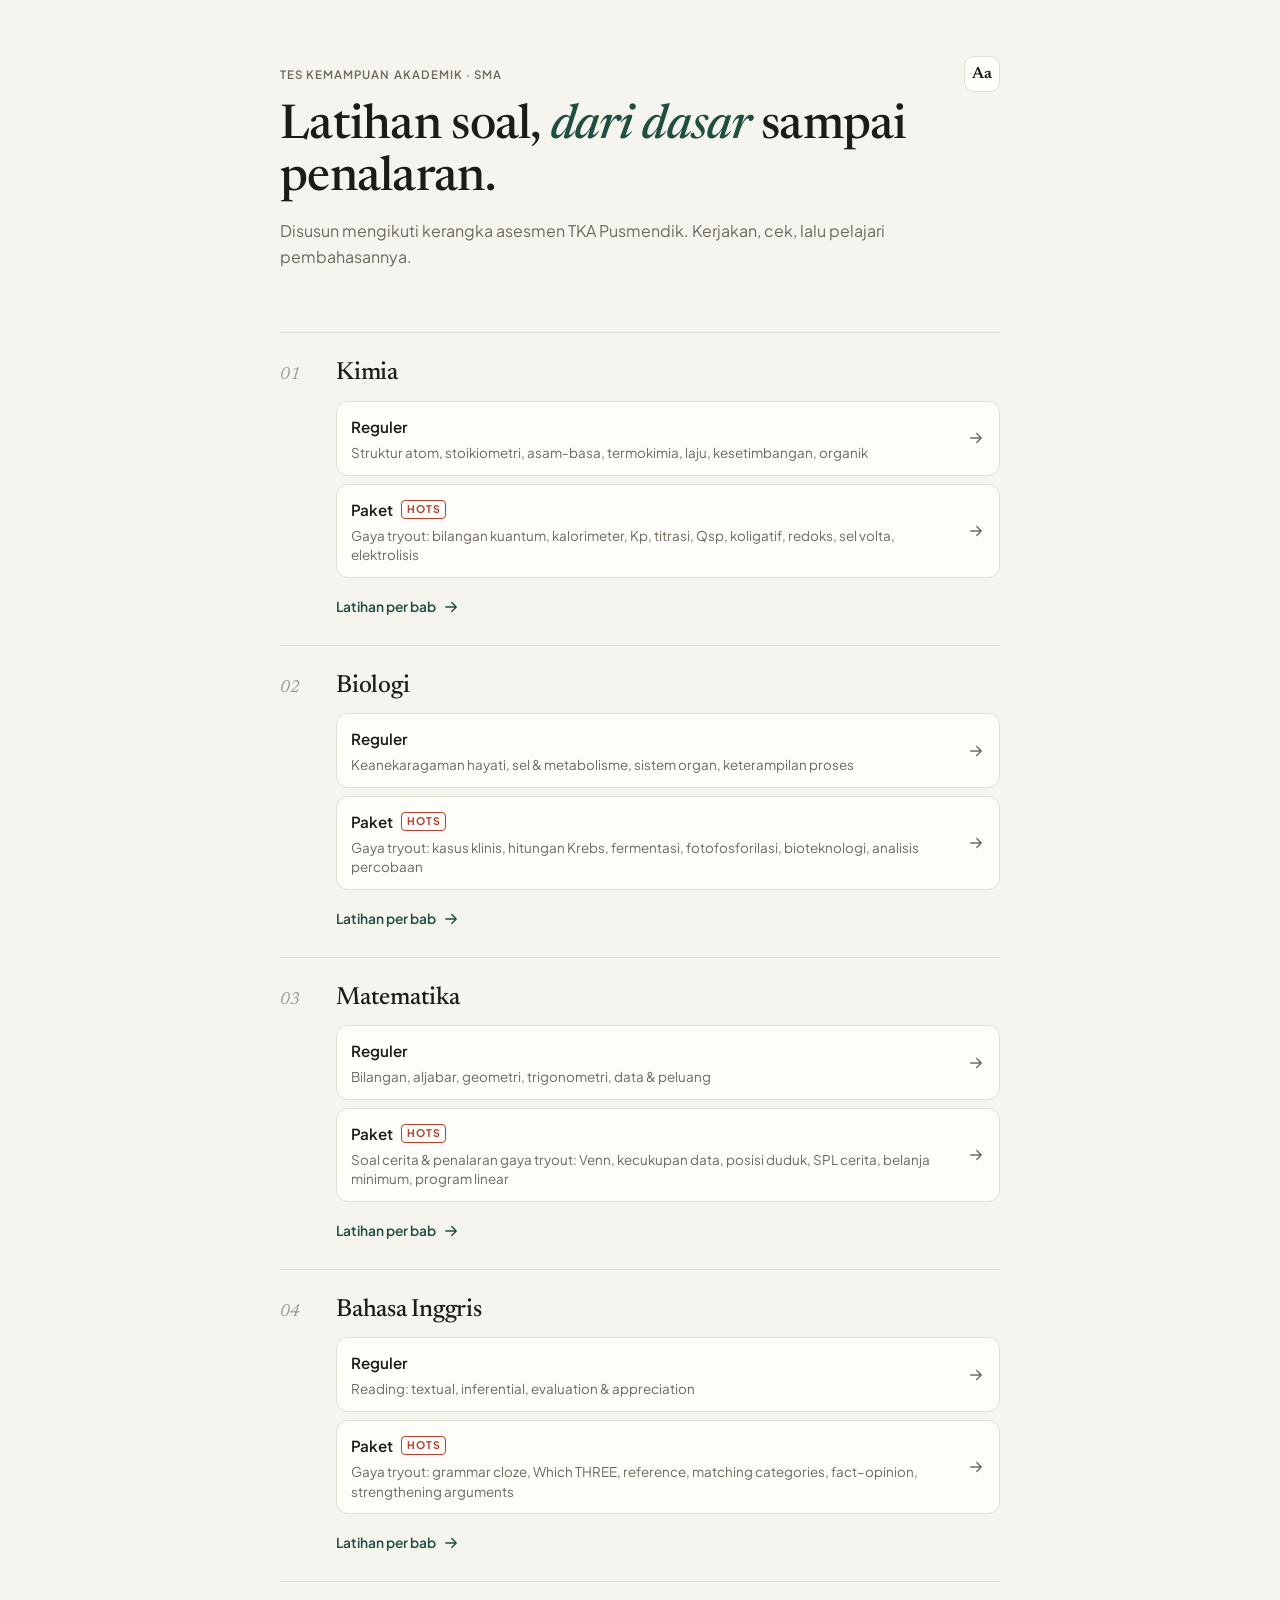
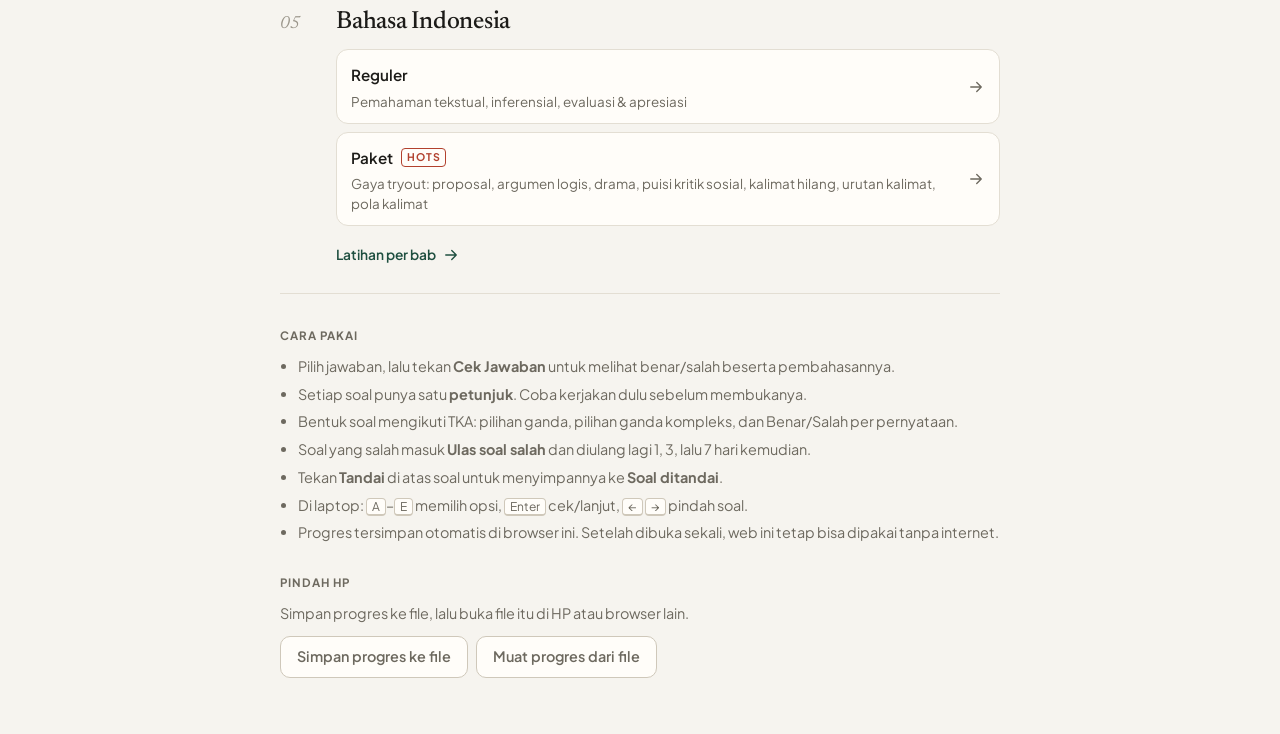
==== commit 5a3e66a1: "Tambah mode offline (PWA)" ====
--- a/index.html
+++ b/index.html
@@ -3,22 +3,30 @@
 <head>
   <meta charset="utf-8">
   <meta name="viewport" content="width=device-width, initial-scale=1, viewport-fit=cover">
+  <meta name="theme-color" content="#f6f4ef">
   <title>Latihan TKA SMA</title>
   <meta name="description" content="Latihan soal TKA SMA dengan petunjuk dan pembahasan.">
+  <link rel="manifest" href="manifest.json">
+  <link rel="icon" type="image/png" href="ikon/ikon-192.png">
+  <link rel="apple-touch-icon" href="ikon/apple-touch-icon.png">
   <link rel="preconnect" href="https://fonts.googleapis.com">
   <link rel="preconnect" href="https://fonts.gstatic.com" crossorigin>
   <link rel="stylesheet" href="https://fonts.googleapis.com/css2?family=Newsreader:ital,opsz,wght@0,6..72,400..600;1,6..72,400..600&family=Plus+Jakarta+Sans:wght@400;500;600;700&display=swap">
-  <!-- Tambah penanda waktu agar HP selalu memuat versi terbaru (tanpa hard refresh) -->
-  <script>document.write('<link rel="stylesheet" href="css/style.css?v=' + Date.now() + '">');</script>
+  <link rel="stylesheet" href="css/style.css">
+  <script src="js/umum.js"></script>
 </head>
 <body>
   <main class="wrap">
     <section class="hero">
-      <span class="eyebrow">Tes Kemampuan Akademik · SMA</span>
+      <div class="hero-atas">
+        <span class="eyebrow">Tes Kemampuan Akademik · SMA</span>
+        <div class="tampilan-wrap"><button class="btn-tampilan" data-tampilan aria-label="Pengaturan tampilan">Aa</button></div>
+      </div>
       <h1>Latihan soal, <em>dari dasar</em> sampai penalaran.</h1>
       <p>Disusun mengikuti kerangka asesmen TKA Pusmendik. Kerjakan, cek, lalu pelajari pembahasannya.</p>
       <div class="ringkas-total" id="total"></div>
       <div id="lanjut"></div>
+      <div class="pintas" id="pintas"></div>
     </section>
 
     <ol class="daftar-mapel" id="grid"></ol>
@@ -29,35 +37,36 @@
         <li>Pilih jawaban, lalu tekan <b>Cek Jawaban</b> untuk melihat benar/salah beserta pembahasannya.</li>
         <li>Setiap soal punya satu <b>petunjuk</b>. Coba kerjakan dulu sebelum membukanya.</li>
         <li>Bentuk soal mengikuti TKA: pilihan ganda, pilihan ganda kompleks, dan Benar/Salah per pernyataan.</li>
+        <li>Soal yang salah masuk <b>Ulas soal salah</b> dan diulang lagi 1, 3, lalu 7 hari kemudian.</li>
+        <li>Tekan <b>Tandai</b> di atas soal untuk menyimpannya ke <b>Soal ditandai</b>.</li>
         <li>Di laptop: <kbd>A</kbd>–<kbd>E</kbd> memilih opsi, <kbd>Enter</kbd> cek/lanjut, <kbd>←</kbd> <kbd>→</kbd> pindah soal.</li>
-        <li>Progres tersimpan otomatis di browser ini.</li>
+        <li>Progres tersimpan otomatis di browser ini. Setelah dibuka sekali, web ini tetap bisa dipakai tanpa internet.</li>
       </ul>
+
+      <h3>Pindah HP</h3>
+      <p>Simpan progres ke file, lalu buka file itu di HP atau browser lain.</p>
+      <div class="pindah">
+        <button class="btn" id="ekspor">Simpan progres ke file</button>
+        <button class="btn" id="impor">Muat progres dari file</button>
+        <input type="file" id="berkas" accept=".json,application/json" hidden>
+      </div>
     </section>
   </main>
 
+  <script src="js/mapel.js"></script>
   <script>
-    // Muat daftar mapel dengan penanda waktu agar mapel baru langsung muncul tanpa hard refresh.
-    (function () {
-      var s = document.createElement("script");
-      s.src = "js/mapel.js?v=" + Date.now();
-      s.onload = tampilkan;
-      document.body.appendChild(s);
-    })();
-
     var PANAH = '<svg class="ic" viewBox="0 0 24 24" fill="none" stroke="currentColor" stroke-width="1.8" stroke-linecap="round" stroke-linejoin="round"><path d="M5 12h14M13 6l6 6-6 6"/></svg>';
 
     function bacaProgres(id) {
       var r = { n: 0, b: 0, total: 0, idx: null };
-      try {
-        var s = JSON.parse(localStorage.getItem("tka-" + id) || "null");
-        if (s && s.jawab) {
-          Object.keys(s.jawab).forEach(function (k) {
-            if (s.jawab[k].cek) { r.n++; if (s.jawab[k].benar) r.b++; }
-          });
-          r.total = s.total || 0;
-          r.idx = s.idx;
-        }
-      } catch (e) {}
+      var s = TKA.bacaJson("tka-" + id);
+      if (s && s.jawab) {
+        Object.keys(s.jawab).forEach(function (k) {
+          if (s.jawab[k].cek) { r.n++; if (s.jawab[k].benar) r.b++; }
+        });
+        r.total = s.total || 0;
+        r.idx = s.idx;
+      }
       return r;
     }
 
@@ -86,6 +95,9 @@
             '<span class="ket">' + (m.siap ? m.ket : "Segera hadir") + '</span>' +
             '<span class="kanan">' + kanan + PANAH + '</span></a>';
         });
+        if (g.set.some(function (m) { return m.siap; })) {
+          h += '<a class="per-bab" href="quiz.html?bab=' + k + '">Latihan per bab' + PANAH + '</a>';
+        }
         var li = document.createElement("li");
         li.className = "mapel";
         li.innerHTML = '<span class="no">' + String(i + 1).padStart(2, "0") + '</span><div><h2>' + g.nama + '</h2><div class="paket">' + h + '</div></div>';
@@ -111,7 +123,59 @@
             '<strong>' + m.nama + ' — ' + posisi + '</strong></div>' + PANAH + '</a>';
         }
       } catch (e) {}
+
+      // Pintasan ulas soal salah & soal ditandai.
+      var siap = window.DAFTAR_MAPEL.filter(function (x) { return x.siap; });
+      var ulas = TKA.ulas(siap), tempo = TKA.jatuhTempo(ulas).length, nanti = Object.keys(ulas).length - tempo;
+      var tanda = Object.keys(TKA.tanda()).length, h = "";
+      if (tempo) {
+        h += '<a class="ulas" href="quiz.html?set=ulas&baru=1"><b>' + tempo + '</b><span>soal perlu diulas hari ini</span>' + PANAH + '</a>';
+      } else if (nanti) {
+        h += '<div class="selesai"><b>✓</b><span>Ulasan hari ini beres · ' + nanti + ' soal dijadwalkan muncul lagi</span></div>';
+      }
+      if (tanda) h += '<a class="tandai" href="quiz.html?set=tanda"><b>' + tanda + '</b><span>soal ditandai</span>' + PANAH + '</a>';
+      document.getElementById("pintas").innerHTML = h;
     }
+    tampilkan();
+
+    // ---------- Pindah HP: ekspor & impor semua data tka-* ----------
+    document.getElementById("ekspor").addEventListener("click", function () {
+      var data = {};
+      for (var i = 0; i < localStorage.length; i++) {
+        var k = localStorage.key(i);
+        if (k.indexOf("tka-") === 0) data[k] = localStorage.getItem(k);
+      }
+      var isi = JSON.stringify({ aplikasi: "latihan-tka", versi: 1, waktu: new Date().toISOString(), data: data });
+      var a = document.createElement("a");
+      a.href = URL.createObjectURL(new Blob([isi], { type: "application/json" }));
+      a.download = "progres-tka-" + new Date().toISOString().slice(0, 10) + ".json";
+      document.body.appendChild(a); a.click(); a.remove();
+      setTimeout(function () { URL.revokeObjectURL(a.href); }, 1000);
+    });
+
+    var berkas = document.getElementById("berkas");
+    document.getElementById("impor").addEventListener("click", function () { berkas.click(); });
+    berkas.addEventListener("change", function () {
+      var f = berkas.files[0];
+      if (!f) return;
+      var r = new FileReader();
+      r.onload = function () {
+        var x;
+        try { x = JSON.parse(r.result); } catch (e) {}
+        berkas.value = "";
+        if (!x || x.aplikasi !== "latihan-tka" || !x.data) return alert("File ini bukan file progres Latihan TKA.");
+        if (!confirm("Progres di perangkat ini akan diganti dengan isi file (disimpan " + String(x.waktu || "").slice(0, 10) + "). Lanjutkan?")) return;
+        try {
+          Object.keys(localStorage).filter(function (k) { return k.indexOf("tka-") === 0; })
+            .forEach(function (k) { localStorage.removeItem(k); });
+          Object.keys(x.data).forEach(function (k) {
+            if (k.indexOf("tka-") === 0) localStorage.setItem(k, x.data[k]);
+          });
+        } catch (e) { return alert("Gagal menyimpan: " + e.message); }
+        location.reload();
+      };
+      r.readAsText(f);
+    });
   </script>
 </body>
 </html>
--- a/css/style.css
+++ b/css/style.css
@@ -41,6 +41,26 @@
     --hint-soft: #302712;
   }
 }
+/* Tema gelap dipilih manual dari panel Tampilan */
+:root[data-theme="dark"] {
+  --bg: #131311;
+  --surface: #1b1a17;
+  --surface-2: #25231f;
+  --text: #ece8df;
+  --muted: #a39e92;
+  --faint: #77736a;
+  --border: #2f2d28;
+  --border-strong: #45423b;
+  --accent: #8fc7ab;
+  --accent-ink: #10201a;
+  --accent-soft: #1d2f27;
+  --ok: #7fc99c;
+  --ok-soft: #1a2c21;
+  --bad: #e88b77;
+  --bad-soft: #36201b;
+  --hint: #e2b75f;
+  --hint-soft: #302712;
+}
 
 * { box-sizing: border-box; }
 html { -webkit-text-size-adjust: 100%; }
@@ -49,7 +69,7 @@
   background: var(--bg);
   color: var(--text);
   font-family: var(--sans);
-  font-size: 16px;
+  font-size: 1rem;
   line-height: 1.65;
   -webkit-font-smoothing: antialiased;
 }
@@ -222,14 +242,24 @@
 }
 .hint-box .eyebrow { color: var(--hint); display: flex; align-items: center; gap: 6px; margin-bottom: 2px; }
 .feedback { margin-top: 20px; border-radius: var(--radius); border: 1px solid var(--border); background: var(--surface); overflow: hidden; }
-.feedback .kepala { display: flex; align-items: center; gap: 10px; padding: 12px 16px; }
+.feedback .kepala { display: flex; flex-wrap: wrap; align-items: center; gap: 4px 10px; padding: 12px 16px; }
 .feedback.ok .kepala { background: var(--ok-soft); color: var(--ok); }
 .feedback.bad .kepala { background: var(--bad-soft); color: var(--bad); }
-.feedback .judul { font-family: var(--serif); font-size: 1.2rem; font-weight: 500; }
+.feedback .judul { font-family: var(--serif); font-size: 1.2rem; font-weight: 500; white-space: nowrap; }
 .feedback .kunci-teks { margin-left: auto; font-size: .85rem; color: var(--text); }
 .pembahasan { padding: 6px 16px 14px; font-size: .95rem; }
 .pembahasan > .eyebrow { display: block; margin: 8px 0 2px; }
 .pembahasan p { margin: 6px 0; }
+.pembahasan h4 {
+  margin: 16px 0 4px; font-size: .7rem; font-weight: 700; letter-spacing: .09em; text-transform: uppercase; color: var(--accent);
+}
+.pembahasan h4:first-of-type { margin-top: 10px; }
+.pembahasan ol, .pembahasan ul { margin: 6px 0; padding-left: 20px; }
+.pembahasan li { margin: 3px 0; }
+.pembahasan ul.pengecoh { list-style: none; padding: 0; }
+.pembahasan ul.pengecoh li { padding-left: 26px; position: relative; }
+.pembahasan ul.pengecoh li > b:first-child { position: absolute; left: 0; color: var(--muted); }
+.pembahasan .tips { background: var(--surface-2); border-radius: 8px; padding: 8px 12px; margin-top: 10px; }
 
 /* Aksi (menempel di bawah) */
 .aksi {
@@ -268,6 +298,79 @@
 
 .kosong { padding: 60px 0; }
 
+/* ================= Panel tampilan (tema & ukuran huruf) ================= */
+:root { color-scheme: light; }
+:root[data-theme="dark"] { color-scheme: dark; }
+@media (prefers-color-scheme: dark) { :root:not([data-theme="light"]) { color-scheme: dark; } }
+.tampilan-wrap { position: relative; flex: none; }
+.btn-tampilan {
+  display: inline-grid; place-items: center; width: 36px; height: 36px; border-radius: 10px;
+  border: 1px solid var(--border); background: var(--surface); font-family: var(--serif); font-size: 1rem; font-weight: 600;
+}
+.btn-tampilan:hover { border-color: var(--border-strong); }
+.panel-tampilan {
+  position: absolute; right: 0; top: calc(100% + 8px); z-index: 20; width: 248px;
+  display: grid; gap: 8px; padding: 14px; border: 1px solid var(--border-strong); border-radius: var(--radius);
+  background: var(--surface); box-shadow: 0 12px 32px rgba(0, 0, 0, .14);
+}
+.panel-tampilan[hidden] { display: none; }
+.panel-tampilan .seg { width: 100%; }
+.panel-tampilan .seg button { flex: 1; padding: 6px 4px; }
+.panel-tampilan .ukuran { display: flex; align-items: center; justify-content: space-between; }
+.panel-tampilan .ukuran .btn { height: 36px; width: 48px; font-family: var(--serif); }
+
+/* Tanda (bookmark) di baris meta soal */
+.meta .paket-asal { color: var(--text); font-weight: 600; }
+.tanda {
+  margin-left: auto; display: inline-flex; align-items: center; gap: 6px; height: 30px; padding: 0 10px;
+  border: 1px solid var(--border); border-radius: 8px; background: transparent; font-size: .78rem; font-weight: 600; color: var(--muted);
+}
+.tanda:hover { border-color: var(--border-strong); color: var(--text); }
+.tanda[aria-pressed="true"] { color: var(--hint); border-color: var(--hint); background: var(--hint-soft); }
+.tanda[aria-pressed="true"] .ic { fill: currentColor; }
+.nav-nomor button.ditandai::after {
+  content: ""; position: absolute; top: -3px; right: -3px; width: 8px; height: 8px; border-radius: 50%;
+  background: var(--hint); border: 2px solid var(--bg);
+}
+.nav-nomor button { position: relative; }
+
+/* Beranda: pintasan ulas & tanda, latihan per bab, pindah HP */
+.hero-atas { display: flex; align-items: center; justify-content: space-between; gap: 12px; }
+.pintas { display: grid; grid-template-columns: repeat(auto-fit, minmax(200px, 1fr)); gap: 8px; margin-top: 10px; }
+.pintas > * {
+  display: flex; align-items: center; gap: 12px; padding: 12px 14px; border-radius: var(--radius);
+  border: 1px solid var(--border-strong); background: var(--surface); color: inherit; text-decoration: none;
+}
+.pintas a:hover { border-color: var(--text); }
+.pintas .selesai { border-style: dashed; }
+.pintas .selesai b { color: var(--ok); }
+.pintas b { font-family: var(--serif); font-size: 1.5rem; font-weight: 500; line-height: 1; font-variant-numeric: tabular-nums; }
+.pintas .ulas b { color: var(--bad); }
+.pintas .tandai b { color: var(--hint); }
+.pintas span { font-size: .84rem; color: var(--muted); line-height: 1.35; }
+.pintas .ic { margin-left: auto; color: var(--muted); }
+.per-bab {
+  display: inline-flex; align-items: center; gap: 6px; margin-top: 10px; font-size: .86rem; font-weight: 600; text-decoration: none;
+}
+.per-bab:hover { text-decoration: underline; }
+.pindah { display: flex; flex-wrap: wrap; gap: 8px; margin-top: 10px; }
+.info h3 + p { margin: 0; }
+.info h3:not(:first-child) { margin-top: 28px; }
+
+/* Pemilih bab */
+.pilih-bab { padding: 26px 0 48px; }
+.pilih-bab h2 { font-family: var(--serif); font-weight: 500; font-size: 1.6rem; margin: 6px 0 4px; }
+.pilih-bab > p { margin: 0 0 18px; color: var(--muted); font-size: .92rem; }
+.daftar-bab { list-style: none; margin: 0; padding: 0; display: flex; flex-direction: column; gap: 8px; }
+.daftar-bab a {
+  display: grid; grid-template-columns: 1fr auto; align-items: center; gap: 2px 16px; padding: 12px 14px;
+  border: 1px solid var(--border); border-radius: var(--radius); background: var(--surface); color: inherit; text-decoration: none;
+}
+.daftar-bab a:hover { border-color: var(--border-strong); }
+.daftar-bab .nama { font-weight: 600; font-size: .95rem; }
+.daftar-bab .stat { grid-column: 1; font-size: .8rem; }
+.daftar-bab .kanan { grid-column: 2; grid-row: 1 / span 2; display: flex; align-items: center; gap: 10px; color: var(--muted); }
+
 @media (max-width: 640px) {
   .wrap { padding: 0 16px; }
   .hero { padding-top: 40px; }
@@ -279,6 +382,7 @@
   .nav-nomor { flex-wrap: nowrap; overflow-x: auto; scrollbar-width: none; margin: 0 -16px; padding: 14px 16px 4px; scroll-behavior: smooth; }
   .nav-nomor::-webkit-scrollbar { display: none; }
   .nav-nomor button { flex: none; }
+  .tanda .lbl { display: none; }
   .btn .lbl { display: none; }
   .btn.lbl-wajib .lbl { display: inline; }
   .kat td { padding: 10px 4px; }
